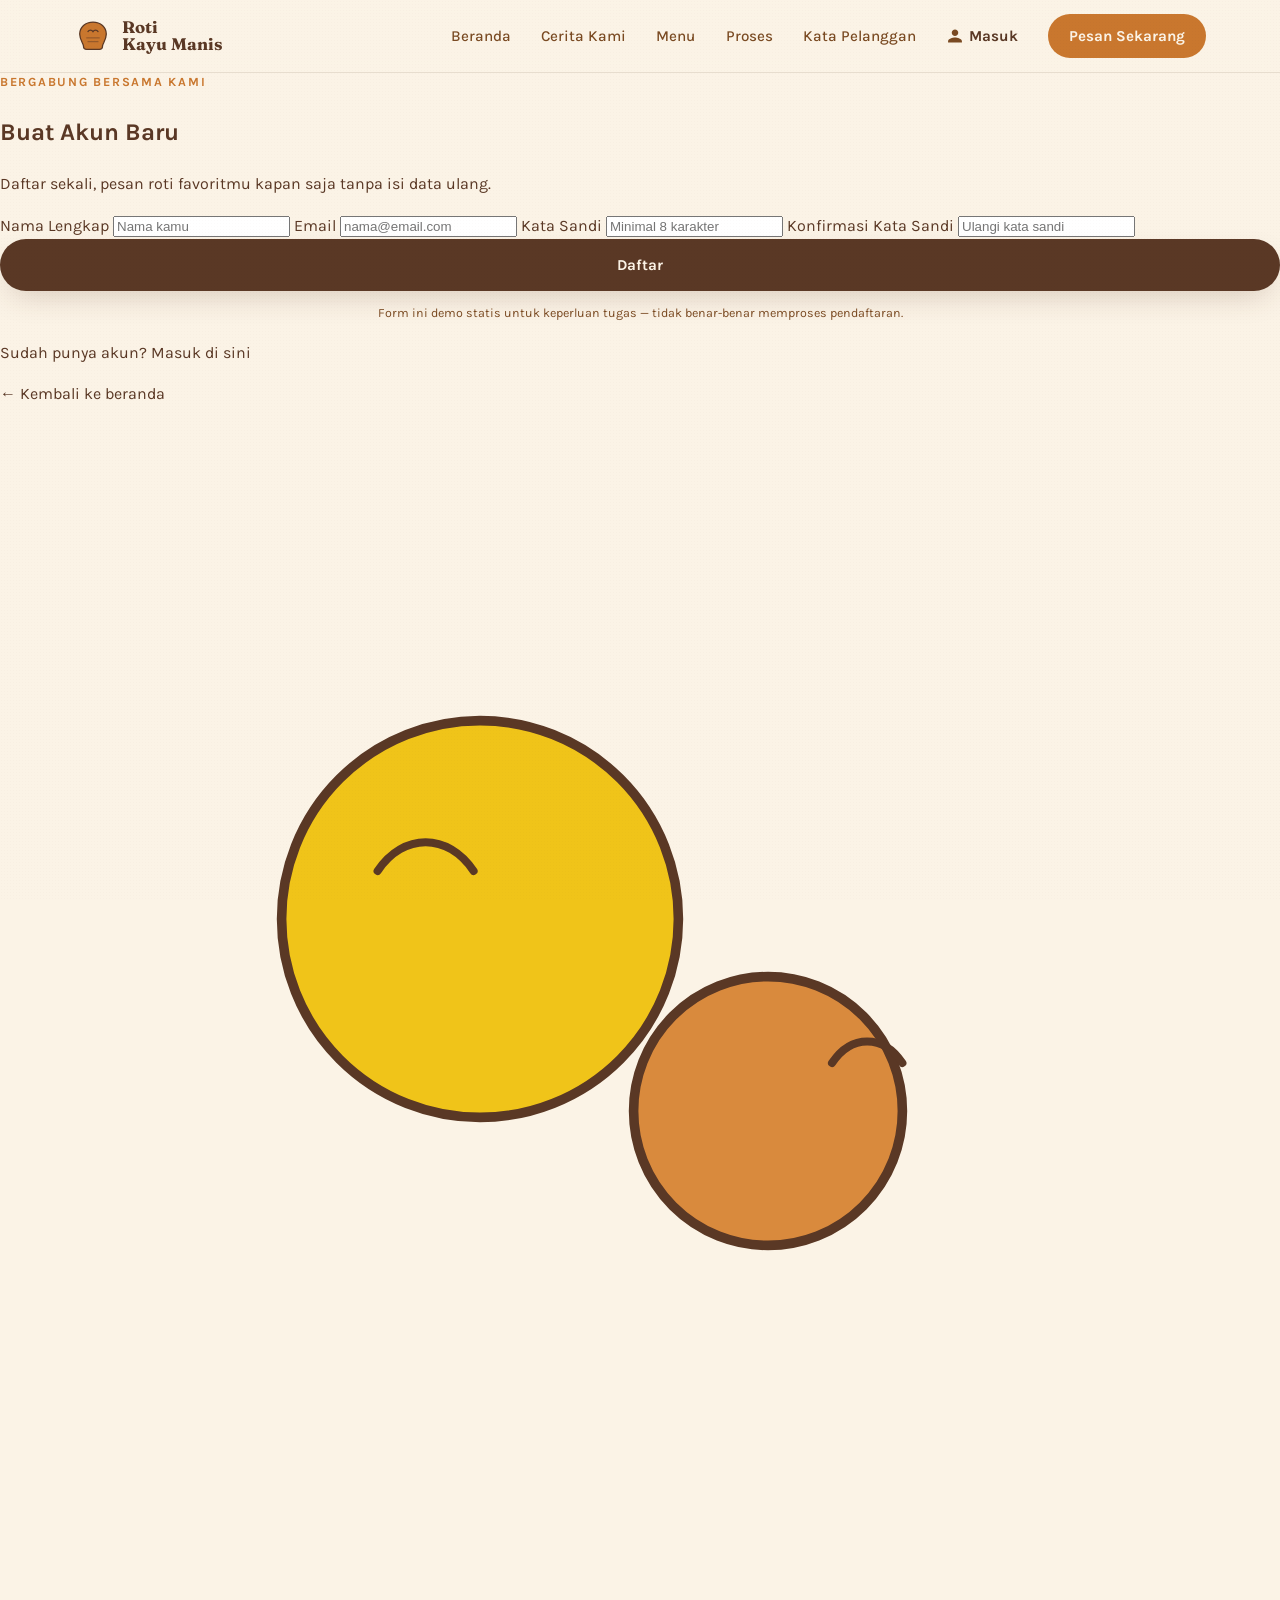
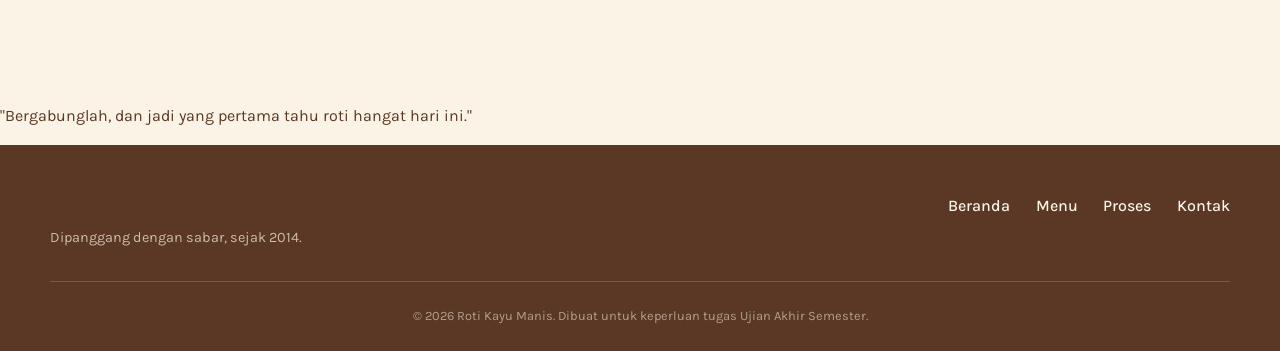
==== daftar.html @ f8b1683c "Add files via upload" ====
<!DOCTYPE html>
<html lang="id">
<head>
<meta charset="UTF-8">
<meta name="viewport" content="width=device-width, initial-scale=1.0">
<title>Daftar — Roti Kayu Manis</title>
<link rel="preconnect" href="https://fonts.googleapis.com">
<link rel="preconnect" href="https://fonts.gstatic.com" crossorigin>
<link href="https://fonts.googleapis.com/css2?family=Fraunces:ital,opsz,wght@0,9..144,300..900;1,9..144,300..900&family=Karla:wght@400;500;700&display=swap" rel="stylesheet">
<link rel="stylesheet" href="style.css">
</head>
<body class="auth-body">

<div class="grain-overlay"></div>

<header class="site-header">
  <div class="header-inner">
    <a href="index.html" class="logo">
      <svg class="logo-mark" viewBox="0 0 60 60" fill="none" xmlns="http://www.w3.org/2000/svg">
        <path d="M30 8C18 8 9 16 9 27c0 9 6 15 6 19 0 3 2 5 5 5h20c3 0 5-2 5-5 0-4 6-10 6-19 0-11-9-19-21-19z" fill="#C9772E"/>
        <path d="M30 8C18 8 9 16 9 27c0 9 6 15 6 19 0 3 2 5 5 5h20c3 0 5-2 5-5 0-4 6-10 6-19 0-11-9-19-21-19z" stroke="#5A3825" stroke-width="2"/>
        <path d="M22 23c2-3 6-3 8 0 2-3 6-3 8 0" stroke="#5A3825" stroke-width="2" stroke-linecap="round"/>
        <line x1="20" y1="33" x2="40" y2="33" stroke="#5A3825" stroke-width="1.5" stroke-linecap="round" opacity="0.6"/>
        <line x1="22" y1="39" x2="38" y2="39" stroke="#5A3825" stroke-width="1.5" stroke-linecap="round" opacity="0.6"/>
      </svg>
      <span class="logo-text">Roti<br>Kayu&nbsp;Manis</span>
    </a>

    <input type="checkbox" id="menu-toggle" class="menu-toggle-input">
    <label for="menu-toggle" class="menu-toggle-btn" aria-label="Buka menu">
      <span></span><span></span><span></span>
    </label>

    <nav class="main-nav">
      <a href="index.html#beranda">Beranda</a>
      <a href="index.html#tentang">Cerita Kami</a>
      <a href="index.html#menu">Menu</a>
      <a href="index.html#proses">Proses</a>
      <a href="index.html#testimoni">Kata Pelanggan</a>
      <a href="login.html" class="nav-login">Masuk</a>
      <a href="index.html#kontak" class="nav-cta">Pesan Sekarang</a>
    </nav>
  </div>
</header>

<main class="auth-wrap">
  <section class="auth-card">
    <p class="eyebrow">Bergabung Bersama Kami</p>
    <h1 class="auth-title">Buat Akun Baru</h1>
    <p class="auth-sub">Daftar sekali, pesan roti favoritmu kapan saja tanpa isi data ulang.</p>

    <form class="auth-form" onsubmit="return false;">
      <label for="nama-lengkap">Nama Lengkap</label>
      <input type="text" id="nama-lengkap" name="nama-lengkap" placeholder="Nama kamu" required>

      <label for="email-daftar">Email</label>
      <input type="email" id="email-daftar" name="email-daftar" placeholder="nama@email.com" required>

      <label for="password-daftar">Kata Sandi</label>
      <input type="password" id="password-daftar" name="password-daftar" placeholder="Minimal 8 karakter" required minlength="8">

      <label for="konfirmasi-password">Konfirmasi Kata Sandi</label>
      <input type="password" id="konfirmasi-password" name="konfirmasi-password" placeholder="Ulangi kata sandi" required minlength="8">

      <button type="submit" class="btn btn-primary btn-full">Daftar</button>
      <p class="form-note">Form ini demo statis untuk keperluan tugas &mdash; tidak benar-benar memproses pendaftaran.</p>
    </form>

    <p class="auth-switch">
      Sudah punya akun? <a href="login.html" class="auth-link">Masuk di sini</a>
    </p>
    <a href="index.html" class="auth-back">← Kembali ke beranda</a>
  </section>

  <aside class="auth-visual" aria-hidden="true">
    <svg viewBox="0 0 400 400" class="auth-bread-svg">
      <circle cx="150" cy="160" r="62" fill="#F0C419" stroke="#5A3825" stroke-width="3"/>
      <circle cx="240" cy="220" r="42" fill="#D98A3D" stroke="#5A3825" stroke-width="3"/>
      <path d="M118 145c8-12 22-12 30 0M260 205c6-9 16-9 22 0" stroke="#5A3825" stroke-width="2.5" fill="none" stroke-linecap="round"/>
    </svg>
    <p class="auth-quote">"Bergabunglah, dan jadi yang pertama tahu roti hangat hari ini."</p>
  </aside>
</main>

<footer class="site-footer">
  <div class="footer-inner">
    <div class="footer-brand">
      <span class="logo-text small">Roti Kayu Manis</span>
      <p>Dipanggang dengan sabar, sejak 2014.</p>
    </div>
    <div class="footer-links">
      <a href="index.html#beranda">Beranda</a>
      <a href="index.html#menu">Menu</a>
      <a href="index.html#proses">Proses</a>
      <a href="index.html#kontak">Kontak</a>
    </div>
  </div>
  <p class="footer-copy">© 2026 Roti Kayu Manis. Dibuat untuk keperluan tugas Ujian Akhir Semester.</p>
</footer>

</body>
</html>
---- style.css ----
/* =========================================================
   ROTI KAYU MANIS — Stylesheet
   Palette  : #FBF3E6 (krim tepung) #5A3825 (cokelat panggang)
              #C9772E (karamel) #D98A3D (roti madu) #F0C419 (mentega)
   Display  : Fraunces (serif berkarakter, untuk judul)
   Body     : Karla (sans, untuk teks & UI)
   ========================================================= */

:root{
  --cream:      #FBF3E6;
  --cream-deep: #F2E4C9;
  --brown:      #5A3825;
  --brown-soft: #7A4A22;
  --caramel:    #C9772E;
  --honey:      #D98A3D;
  --butter:     #F0C419;
  --rye:        #A8602E;

  --font-display: "Fraunces", serif;
  --font-body: "Karla", sans-serif;

  --radius-s: 10px;
  --radius-m: 18px;
  --radius-l: 28px;

  --shadow-soft: 0 12px 30px -10px rgba(90,56,37,0.25);
  --shadow-card: 0 8px 24px -8px rgba(90,56,37,0.18);
}

*{ box-sizing: border-box; }
html{ scroll-behavior: smooth; }

body{
  margin: 0;
  background: var(--cream);
  color: var(--brown);
  font-family: var(--font-body);
  line-height: 1.6;
  -webkit-font-smoothing: antialiased;
  overflow-x: hidden;
}

img, svg{ display: block; max-width: 100%; }

a{ color: inherit; text-decoration: none; }

ul{ margin: 0; padding: 0; }

/* subtle paper-grain texture overlay across whole site */
.grain-overlay{
  position: fixed;
  inset: 0;
  pointer-events: none;
  z-index: 999;
  opacity: 0.5;
  mix-blend-mode: multiply;
  background-image:
    radial-gradient(rgba(90,56,37,0.035) 1px, transparent 1px);
  background-size: 3px 3px;
}

@media (prefers-reduced-motion: reduce){
  *{ animation: none !important; transition: none !important; }
  html{ scroll-behavior: auto; }
}

/* ---------- Shared type ---------- */
.eyebrow{
  font-family: var(--font-body);
  font-weight: 700;
  font-size: 0.78rem;
  letter-spacing: 0.14em;
  text-transform: uppercase;
  color: var(--caramel);
  margin: 0 0 0.8rem;
}
.eyebrow.center{ text-align: center; }

.section-title{
  font-family: var(--font-display);
  font-weight: 600;
  font-style: normal;
  font-size: clamp(1.7rem, 3.2vw, 2.6rem);
  line-height: 1.22;
  margin: 0 0 1.2rem;
  color: var(--brown);
}
.section-title.center{ text-align: center; max-width: 720px; margin-inline: auto; margin-bottom: 3rem; }

/* ---------- Buttons ---------- */
.btn{
  display: inline-flex;
  align-items: center;
  justify-content: center;
  gap: 0.5rem;
  font-family: var(--font-body);
  font-weight: 700;
  font-size: 0.95rem;
  padding: 0.95rem 1.8rem;
  border-radius: 999px;
  border: 2px solid transparent;
  cursor: pointer;
  transition: transform 0.18s ease, box-shadow 0.18s ease, background 0.18s ease;
  white-space: nowrap;
}
.btn-primary{
  background: var(--brown);
  color: var(--cream);
  box-shadow: var(--shadow-soft);
}
.btn-primary:hover{ transform: translateY(-2px); background: var(--brown-soft); }
.btn-ghost{
  background: transparent;
  border-color: var(--brown);
  color: var(--brown);
}
.btn-ghost:hover{ background: var(--brown); color: var(--cream); }
.btn-full{ width: 100%; }
.btn:focus-visible{ outline: 3px solid var(--butter); outline-offset: 2px; }

/* =========================================================
   HEADER
   ========================================================= */
.site-header{
  position: sticky;
  top: 0;
  z-index: 100;
  background: rgba(251,243,230,0.92);
  backdrop-filter: blur(8px);
  border-bottom: 1px solid rgba(90,56,37,0.12);
}
.header-inner{
  max-width: 1180px;
  margin: 0 auto;
  padding: 0.9rem 1.5rem;
  display: flex;
  align-items: center;
  justify-content: space-between;
}
.logo{
  display: flex;
  align-items: center;
  gap: 0.6rem;
}
.logo-mark{ width: 38px; height: 38px; flex-shrink: 0; }
.logo-text{
  font-family: var(--font-display);
  font-weight: 700;
  font-size: 1.05rem;
  line-height: 1.05;
  color: var(--brown);
}
.logo-text.small{ font-size: 1.2rem; }

.main-nav{
  display: flex;
  align-items: center;
  gap: 1.9rem;
  font-weight: 500;
  font-size: 0.95rem;
}
.main-nav a{ position: relative; color: var(--brown-soft); transition: color 0.2s; }
.main-nav a:hover{ color: var(--caramel); }
.main-nav a.nav-login{
  display: inline-flex;
  align-items: center;
  gap: 0.4rem;
  font-weight: 700;
  color: var(--brown);
}
.main-nav a.nav-login::before{
  content: "";
  width: 16px;
  height: 16px;
  background: var(--brown-soft);
  -webkit-mask: url("data:image/svg+xml,%3Csvg xmlns='http://www.w3.org/2000/svg' viewBox='0 0 24 24'%3E%3Cpath d='M12 12c2.7 0 4.9-2.2 4.9-4.9S14.7 2.2 12 2.2 7.1 4.4 7.1 7.1 9.3 12 12 12zm0 2.4c-3.5 0-10.4 1.8-10.4 5.3v2.1h20.8v-2.1c0-3.5-6.9-5.3-10.4-5.3z'/%3E%3C/svg%3E") center / contain no-repeat;
  mask: url("data:image/svg+xml,%3Csvg xmlns='http://www.w3.org/2000/svg' viewBox='0 0 24 24'%3E%3Cpath d='M12 12c2.7 0 4.9-2.2 4.9-4.9S14.7 2.2 12 2.2 7.1 4.4 7.1 7.1 9.3 12 12 12zm0 2.4c-3.5 0-10.4 1.8-10.4 5.3v2.1h20.8v-2.1c0-3.5-6.9-5.3-10.4-5.3z'/%3E%3C/svg%3E") center / contain no-repeat;
  transition: background 0.2s;
}
.main-nav a.nav-login:hover::before{ background: var(--caramel); }
.main-nav a.nav-cta{
  background: var(--caramel);
  color: var(--cream);
  padding: 0.6rem 1.3rem;
  border-radius: 999px;
  font-weight: 700;
}
.main-nav a.nav-cta:hover{ background: var(--brown); color: var(--cream); }

.menu-toggle-input{ display: none; }
.menu-toggle-btn{
  display: none;
  flex-direction: column;
  gap: 5px;
  cursor: pointer;
  padding: 6px;
}
.menu-toggle-btn span{
  width: 24px; height: 2.5px;
  background: var(--brown);
  border-radius: 2px;
  transition: transform 0.25s, opacity 0.25s;
}

/* =========================================================
   HERO
   ========================================================= */
.hero{
  position: relative;
  max-width: 1180px;
  margin: 0 auto;
  padding: clamp(3rem, 8vw, 6rem) 1.5rem 4rem;
  display: grid;
  grid-template-columns: 1.1fr 0.9fr;
  align-items: center;
  gap: 2rem;
}

.hero-title{
  font-family: var(--font-display);
  font-weight: 600;
  font-size: clamp(2.6rem, 6vw, 4.4rem);
  line-height: 1.05;
  margin: 0 0 1.3rem;
  color: var(--brown);
}
.hero-title-accent{
  font-style: italic;
  font-weight: 400;
  color: var(--caramel);
}
.hero-sub{
  max-width: 480px;
  font-size: 1.08rem;
  color: var(--brown-soft);
  margin: 0 0 2rem;
}
.hero-actions{ display: flex; gap: 1rem; flex-wrap: wrap; margin-bottom: 3rem; }

.hero-stats{
  display: flex;
  gap: clamp(1.5rem, 4vw, 3rem);
  border-top: 1px solid rgba(90,56,37,0.15);
  padding-top: 1.6rem;
}
.stat{ display: flex; flex-direction: column; }
.stat-num{
  font-family: var(--font-display);
  font-weight: 600;
  font-size: 1.5rem;
  color: var(--caramel);
}
.stat-label{
  font-size: 0.8rem;
  color: var(--brown-soft);
  max-width: 110px;
}

.hero-visual{
  position: relative;
  display: flex;
  justify-content: center;
}
.hero-bread-svg{
  width: min(380px, 100%);
  animation: float-bread 6s ease-in-out infinite;
  filter: drop-shadow(var(--shadow-soft));
}
@keyframes float-bread{
  0%, 100%{ transform: translateY(0); }
  50%{ transform: translateY(-12px); }
}

/* steam wisps rising behind the bread */
.hero-steam{
  position: absolute;
  inset: 0;
  z-index: 0;
  pointer-events: none;
}
.hero-steam span{
  position: absolute;
  bottom: 35%;
  width: 6px;
  height: 60px;
  background: linear-gradient(to top, rgba(217,138,61,0.0), rgba(217,138,61,0.35), rgba(217,138,61,0.0));
  border-radius: 50%;
  filter: blur(3px);
  animation: rise 4.5s ease-in infinite;
}
.hero-steam span:nth-child(1){ right: 18%; animation-delay: 0s; }
.hero-steam span:nth-child(2){ right: 26%; animation-delay: 1s; }
.hero-steam span:nth-child(3){ right: 34%; animation-delay: 2s; }
.hero-steam span:nth-child(4){ right: 42%; animation-delay: 0.6s; }
.hero-steam span:nth-child(5){ right: 50%; animation-delay: 1.8s; }
@keyframes rise{
  0%{ transform: translateY(0) scaleX(1); opacity: 0; }
  20%{ opacity: 1; }
  100%{ transform: translateY(-160px) scaleX(1.6); opacity: 0; }
}

/* =========================================================
   ABOUT
   ========================================================= */
.about{ background: var(--cream-deep); padding: clamp(4rem, 8vw, 6rem) 1.5rem; }
.about-inner{
  max-width: 1180px;
  margin: 0 auto;
  display: grid;
  grid-template-columns: 0.85fr 1.15fr;
  gap: clamp(2rem, 6vw, 4.5rem);
  align-items: center;
}
.about-image{ position: relative; }
.about-svg{
  width: 100%;
  max-width: 320px;
  margin-inline: auto;
  filter: drop-shadow(var(--shadow-card));
}
.about-tag{
  position: absolute;
  top: -10px;
  right: clamp(0px, 8%, 30px);
  background: var(--butter);
  color: var(--brown);
  font-family: var(--font-display);
  font-weight: 700;
  font-size: 0.85rem;
  padding: 0.5rem 1rem;
  border-radius: 999px;
  transform: rotate(-6deg);
  box-shadow: var(--shadow-card);
}
.about-copy p{ color: var(--brown-soft); }
.about-points{ list-style: none; margin-top: 1.6rem; display: flex; flex-direction: column; gap: 0.9rem; }
.about-points li{
  padding-left: 1.6rem;
  position: relative;
  color: var(--brown-soft);
}
.about-points li::before{
  content: "✦";
  position: absolute;
  left: 0;
  color: var(--caramel);
}
.about-points strong{ color: var(--brown); }

/* =========================================================
   MENU
   ========================================================= */
.menu{ max-width: 1180px; margin: 0 auto; padding: clamp(4rem, 8vw, 6rem) 1.5rem; }
.menu-head{ max-width: 640px; margin-bottom: 3rem; }

.menu-grid{
  display: grid;
  grid-template-columns: repeat(3, 1fr);
  gap: 1.6rem;
}
.menu-card{
  background: #fff;
  border-radius: var(--radius-l);
  overflow: hidden;
  box-shadow: var(--shadow-card);
  transition: transform 0.25s ease, box-shadow 0.25s ease;
  display: flex;
  flex-direction: column;
}
.menu-card:hover{ transform: translateY(-6px); box-shadow: 0 18px 34px -10px rgba(90,56,37,0.28); }

.menu-card-visual{
  background: var(--cream-deep);
  padding: 1.8rem;
  display: flex;
  justify-content: center;
}
.menu-card-visual svg{ width: 96px; height: 96px; }

.menu-card-body{ padding: 1.4rem 1.5rem 1.6rem; display: flex; flex-direction: column; gap: 0.5rem; flex-grow: 1; }
.menu-rak{
  font-size: 0.72rem;
  font-weight: 700;
  letter-spacing: 0.08em;
  text-transform: uppercase;
  color: var(--caramel);
}
.menu-card-body h3{
  font-family: var(--font-display);
  font-size: 1.25rem;
  margin: 0;
  color: var(--brown);
}
.menu-card-body p{ font-size: 0.92rem; color: var(--brown-soft); margin: 0; flex-grow: 1; }
.menu-card-foot{
  display: flex;
  align-items: center;
  justify-content: space-between;
  margin-top: 0.8rem;
}
.price{ font-family: var(--font-display); font-weight: 700; font-size: 1.05rem; color: var(--brown); }
.badge{
  font-size: 0.72rem;
  font-weight: 700;
  background: var(--butter);
  color: var(--brown);
  padding: 0.3rem 0.7rem;
  border-radius: 999px;
}

/* =========================================================
   PROSES (timeline)
   ========================================================= */
.proses{ background: var(--brown); color: var(--cream); padding: clamp(4rem, 8vw, 6rem) 1.5rem; }
.proses-head{ max-width: 1180px; margin: 0 auto 3.5rem; }
.proses .eyebrow{ color: var(--butter); }
.proses .section-title{ color: var(--cream); }

.timeline{
  max-width: 880px;
  margin: 0 auto;
  position: relative;
  padding-left: 2.4rem;
  border-left: 2px solid rgba(251,243,230,0.25);
}
.timeline-item{ position: relative; padding-bottom: 2.6rem; }
.timeline-item:last-child{ padding-bottom: 0; }
.timeline-dot{
  position: absolute;
  left: -2.55rem;
  top: 0.35rem;
  width: 14px; height: 14px;
  border-radius: 50%;
  background: var(--butter);
  box-shadow: 0 0 0 4px var(--brown);
}
.timeline-time{
  font-family: var(--font-display);
  font-weight: 700;
  font-size: 0.95rem;
  color: var(--honey);
  display: block;
  margin-bottom: 0.3rem;
}
.timeline-text h3{
  font-family: var(--font-display);
  font-size: 1.2rem;
  margin: 0 0 0.4rem;
}
.timeline-text p{ color: rgba(251,243,230,0.78); margin: 0; max-width: 520px; }

/* =========================================================
   TESTIMONI
   ========================================================= */
.testimoni{ max-width: 1180px; margin: 0 auto; padding: clamp(4rem, 8vw, 6rem) 1.5rem; }
.testimoni-grid{
  display: grid;
  grid-template-columns: repeat(3, 1fr);
  gap: 1.6rem;
}
.testimoni-card{
  background: var(--cream-deep);
  border-radius: var(--radius-m);
  padding: 1.8rem;
  margin: 0;
}
.testimoni-card blockquote{
  margin: 0 0 1.2rem;
  font-family: var(--font-display);
  font-style: italic;
  font-size: 1.05rem;
  line-height: 1.5;
  color: var(--brown);
}
.testimoni-card figcaption{
  font-size: 0.85rem;
  font-weight: 700;
  color: var(--caramel);
}

/* =========================================================
   KONTAK
   ========================================================= */
.kontak{ background: var(--cream-deep); padding: clamp(4rem, 8vw, 6rem) 1.5rem; }
.kontak-inner{
  max-width: 1180px;
  margin: 0 auto;
  display: grid;
  grid-template-columns: 1fr 1fr;
  gap: clamp(2rem, 6vw, 4rem);
}
.kontak-copy p{ color: var(--brown-soft); max-width: 460px; }
.kontak-list{ margin-top: 2rem; display: flex; flex-direction: column; gap: 1.2rem; }
.kontak-item{ display: flex; flex-direction: column; gap: 0.2rem; }
.kontak-label{
  font-size: 0.75rem;
  font-weight: 700;
  letter-spacing: 0.08em;
  text-transform: uppercase;
  color: var(--caramel);
}

.kontak-form{
  background: #fff;
  border-radius: var(--radius-l);
  padding: clamp(1.6rem, 4vw, 2.4rem);
  box-shadow: var(--shadow-card);
  display: flex;
  flex-direction: column;
}
.kontak-form label{
  font-size: 0.85rem;
  font-weight: 700;
  color: var(--brown);
  margin: 1rem 0 0.4rem;
}
.kontak-form label:first-child{ margin-top: 0; }
.kontak-form input,
.kontak-form textarea{
  font-family: var(--font-body);
  font-size: 0.95rem;
  padding: 0.8rem 1rem;
  border: 1.5px solid rgba(90,56,37,0.2);
  border-radius: var(--radius-s);
  background: var(--cream);
  color: var(--brown);
  resize: vertical;
}
.kontak-form input:focus,
.kontak-form textarea:focus{
  outline: none;
  border-color: var(--caramel);
  box-shadow: 0 0 0 3px rgba(201,119,46,0.18);
}
.kontak-form .btn{ margin-top: 1.4rem; }
.form-note{
  font-size: 0.78rem;
  color: var(--brown-soft);
  text-align: center;
  margin: 0.8rem 0 0;
}

/* =========================================================
   FOOTER
   ========================================================= */
.site-footer{ background: var(--brown); color: var(--cream); padding: 3rem 1.5rem 1.5rem; }
.footer-inner{
  max-width: 1180px;
  margin: 0 auto;
  display: flex;
  justify-content: space-between;
  align-items: flex-start;
  flex-wrap: wrap;
  gap: 1.5rem;
  padding-bottom: 2rem;
  border-bottom: 1px solid rgba(251,243,230,0.18);
}
.footer-brand p{ margin: 0.5rem 0 0; color: rgba(251,243,230,0.7); font-size: 0.9rem; }
.footer-links{ display: flex; gap: 1.6rem; font-weight: 500; }
.footer-links a:hover{ color: var(--butter); }
.footer-copy{
  max-width: 1180px;
  margin: 1.5rem auto 0;
  font-size: 0.8rem;
  color: rgba(251,243,230,0.55);
  text-align: center;
}

/* =========================================================
   RESPONSIVE
   ========================================================= */
@media (max-width: 980px){
  .hero{ grid-template-columns: 1fr; text-align: left; }
  .hero-visual{ order: -1; max-width: 280px; margin: 0 auto; }
  .about-inner{ grid-template-columns: 1fr; }
  .about-image{ order: -1; max-width: 280px; margin: 0 auto 1rem; }
  .menu-grid{ grid-template-columns: repeat(2, 1fr); }
  .testimoni-grid{ grid-template-columns: 1fr; }
  .kontak-inner{ grid-template-columns: 1fr; }
}

@media (max-width: 760px){
  .menu-toggle-btn{ display: flex; }
  .main-nav{
    position: absolute;
    top: 100%;
    left: 0;
    right: 0;
    background: var(--cream);
    flex-direction: column;
    align-items: flex-start;
    gap: 0;
    padding: 0;
    max-height: 0;
    overflow: hidden;
    transition: max-height 0.3s ease;
    border-bottom: 1px solid rgba(90,56,37,0.12);
  }
  .main-nav a{
    width: 100%;
    padding: 1rem 1.5rem;
    border-top: 1px solid rgba(90,56,37,0.08);
  }
  .main-nav a.nav-cta{ border-radius: 0; text-align: center; margin: 0.6rem 1.5rem; width: auto; }
  .menu-toggle-input:checked ~ .main-nav{ max-height: 420px; }
  .menu-toggle-input:checked ~ .menu-toggle-btn span:nth-child(1){ transform: translateY(7px) rotate(45deg); }
  .menu-toggle-input:checked ~ .menu-toggle-btn span:nth-child(2){ opacity: 0; }
  .menu-toggle-input:checked ~ .menu-toggle-btn span:nth-child(3){ transform: translateY(-7px) rotate(-45deg); }

  .hero-stats{ flex-wrap: wrap; gap: 1.6rem; }
  .menu-grid{ grid-template-columns: 1fr; }
}

@media (max-width: 480px){
  .hero-title{ font-size: 2.4rem; }
  .hero-actions{ flex-direction: column; align-items: stretch; }
}
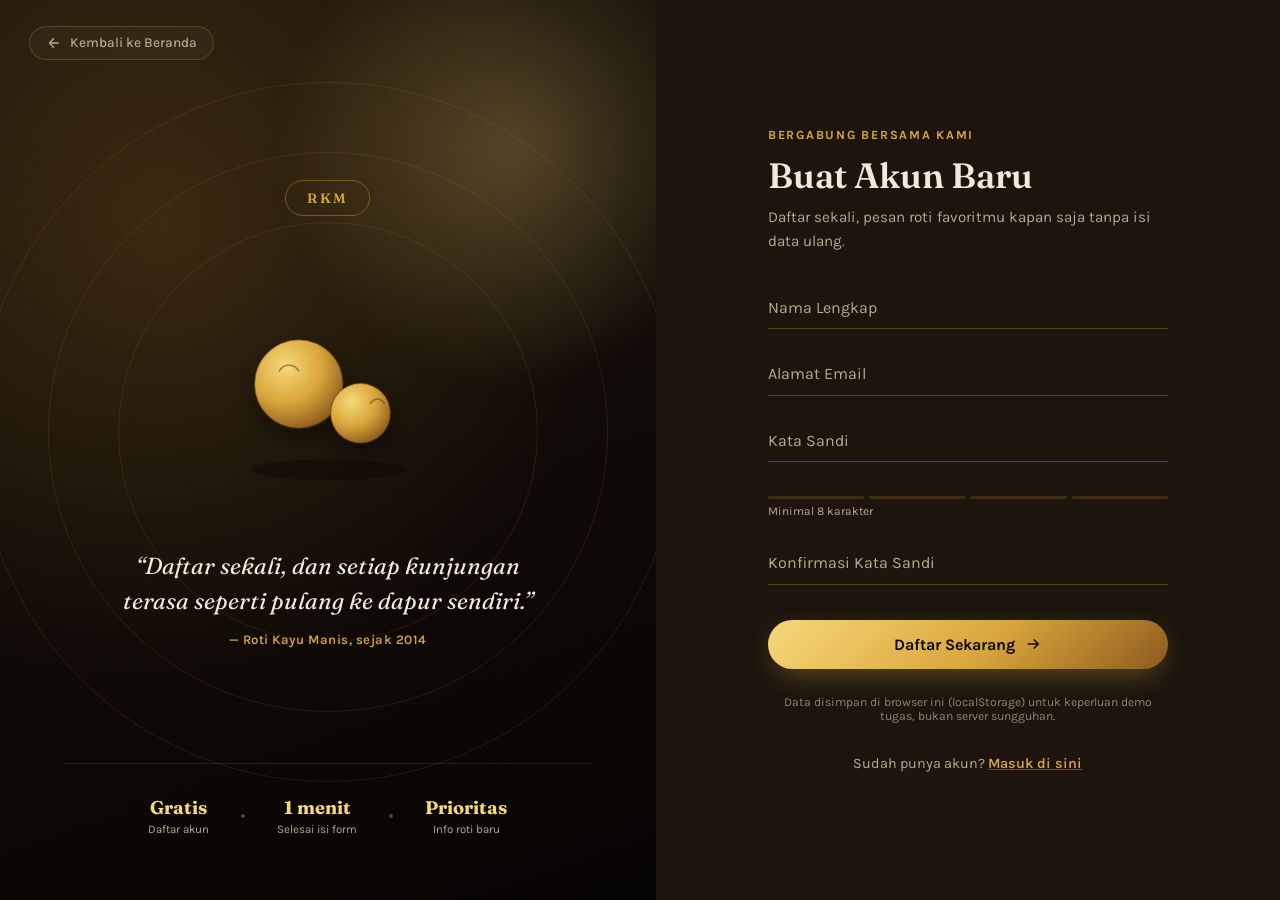
==== commit 31ba53c6: "Add files via upload" ====
--- a/daftar.html
+++ b/daftar.html
@@ -7,96 +7,191 @@
 <link rel="preconnect" href="https://fonts.googleapis.com">
 <link rel="preconnect" href="https://fonts.gstatic.com" crossorigin>
 <link href="https://fonts.googleapis.com/css2?family=Fraunces:ital,opsz,wght@0,9..144,300..900;1,9..144,300..900&family=Karla:wght@400;500;700&display=swap" rel="stylesheet">
-<link rel="stylesheet" href="style.css">
+<link rel="stylesheet" href="daftar.css">
 </head>
-<body class="auth-body">
+<body class="lux-body">
 
-<div class="grain-overlay"></div>
+<div class="lux-grain"></div>
 
-<header class="site-header">
-  <div class="header-inner">
-    <a href="index.html" class="logo">
-      <svg class="logo-mark" viewBox="0 0 60 60" fill="none" xmlns="http://www.w3.org/2000/svg">
-        <path d="M30 8C18 8 9 16 9 27c0 9 6 15 6 19 0 3 2 5 5 5h20c3 0 5-2 5-5 0-4 6-10 6-19 0-11-9-19-21-19z" fill="#C9772E"/>
-        <path d="M30 8C18 8 9 16 9 27c0 9 6 15 6 19 0 3 2 5 5 5h20c3 0 5-2 5-5 0-4 6-10 6-19 0-11-9-19-21-19z" stroke="#5A3825" stroke-width="2"/>
-        <path d="M22 23c2-3 6-3 8 0 2-3 6-3 8 0" stroke="#5A3825" stroke-width="2" stroke-linecap="round"/>
-        <line x1="20" y1="33" x2="40" y2="33" stroke="#5A3825" stroke-width="1.5" stroke-linecap="round" opacity="0.6"/>
-        <line x1="22" y1="39" x2="38" y2="39" stroke="#5A3825" stroke-width="1.5" stroke-linecap="round" opacity="0.6"/>
+<a href="index.html" class="lux-home-link">
+  <svg viewBox="0 0 24 24" width="16" height="16" fill="none" stroke="currentColor" stroke-width="2"><path d="M19 12H5M5 12l7-7M5 12l7 7"/></svg>
+  Kembali ke Beranda
+</a>
+
+<main class="lux-screen">
+
+  <!-- ===== PANEL KIRI — VISUAL ===== -->
+  <section class="lux-visual reg-visual">
+    <div class="lux-glow"></div>
+    <div class="lux-rings" aria-hidden="true">
+      <span></span><span></span><span></span>
+    </div>
+
+    <div class="lux-visual-content">
+      <span class="lux-monogram">RKM</span>
+
+      <svg class="lux-bread" viewBox="0 0 400 400" aria-hidden="true">
+        <defs>
+          <radialGradient id="breadGold2" cx="35%" cy="30%" r="75%">
+            <stop offset="0%" stop-color="#F6D87A"/>
+            <stop offset="55%" stop-color="#D9A53B"/>
+            <stop offset="100%" stop-color="#8C5A1E"/>
+          </radialGradient>
+          <filter id="softShadow2" x="-50%" y="-50%" width="200%" height="200%">
+            <feDropShadow dx="0" dy="14" stdDeviation="18" flood-color="#000" flood-opacity="0.45"/>
+          </filter>
+        </defs>
+        <ellipse cx="200" cy="332" rx="120" ry="16" fill="#000" opacity="0.3"/>
+        <g filter="url(#softShadow2)">
+          <circle cx="155" cy="200" r="68" fill="url(#breadGold2)"/>
+          <circle cx="155" cy="200" r="68" fill="none" stroke="#5A3410" stroke-width="2" opacity="0.5"/>
+          <circle cx="250" cy="245" r="46" fill="url(#breadGold2)"/>
+          <circle cx="250" cy="245" r="46" fill="none" stroke="#5A3410" stroke-width="2" opacity="0.5"/>
+        </g>
+        <path d="M125 180c8-12 22-12 30 0M265 230c6-9 16-9 22 0" stroke="#5A3410" stroke-width="2.5" fill="none" stroke-linecap="round" opacity="0.5"/>
       </svg>
-      <span class="logo-text">Roti<br>Kayu&nbsp;Manis</span>
-    </a>
 
-    <input type="checkbox" id="menu-toggle" class="menu-toggle-input">
-    <label for="menu-toggle" class="menu-toggle-btn" aria-label="Buka menu">
-      <span></span><span></span><span></span>
-    </label>
+      <blockquote class="lux-quote">
+        “Daftar sekali, dan setiap kunjungan<br>terasa seperti pulang ke dapur sendiri.”
+      </blockquote>
+      <span class="lux-quote-tag">— Roti Kayu Manis, sejak 2014</span>
+    </div>
 
-    <nav class="main-nav">
-      <a href="index.html#beranda">Beranda</a>
-      <a href="index.html#tentang">Cerita Kami</a>
-      <a href="index.html#menu">Menu</a>
-      <a href="index.html#proses">Proses</a>
-      <a href="index.html#testimoni">Kata Pelanggan</a>
-      <a href="login.html" class="nav-login">Masuk</a>
-      <a href="index.html#kontak" class="nav-cta">Pesan Sekarang</a>
-    </nav>
-  </div>
-</header>
-
-<main class="auth-wrap">
-  <section class="auth-card">
-    <p class="eyebrow">Bergabung Bersama Kami</p>
-    <h1 class="auth-title">Buat Akun Baru</h1>
-    <p class="auth-sub">Daftar sekali, pesan roti favoritmu kapan saja tanpa isi data ulang.</p>
-
-    <form class="auth-form" onsubmit="return false;">
-      <label for="nama-lengkap">Nama Lengkap</label>
-      <input type="text" id="nama-lengkap" name="nama-lengkap" placeholder="Nama kamu" required>
-
-      <label for="email-daftar">Email</label>
-      <input type="email" id="email-daftar" name="email-daftar" placeholder="nama@email.com" required>
-
-      <label for="password-daftar">Kata Sandi</label>
-      <input type="password" id="password-daftar" name="password-daftar" placeholder="Minimal 8 karakter" required minlength="8">
-
-      <label for="konfirmasi-password">Konfirmasi Kata Sandi</label>
-      <input type="password" id="konfirmasi-password" name="konfirmasi-password" placeholder="Ulangi kata sandi" required minlength="8">
-
-      <button type="submit" class="btn btn-primary btn-full">Daftar</button>
-      <p class="form-note">Form ini demo statis untuk keperluan tugas &mdash; tidak benar-benar memproses pendaftaran.</p>
-    </form>
-
-    <p class="auth-switch">
-      Sudah punya akun? <a href="login.html" class="auth-link">Masuk di sini</a>
-    </p>
-    <a href="index.html" class="auth-back">← Kembali ke beranda</a>
+    <div class="lux-visual-footer">
+      <div class="lux-stat"><strong>Gratis</strong><span>Daftar akun</span></div>
+      <div class="lux-divider-dot"></div>
+      <div class="lux-stat"><strong>1 menit</strong><span>Selesai isi form</span></div>
+      <div class="lux-divider-dot"></div>
+      <div class="lux-stat"><strong>Prioritas</strong><span>Info roti baru</span></div>
+    </div>
   </section>
 
-  <aside class="auth-visual" aria-hidden="true">
-    <svg viewBox="0 0 400 400" class="auth-bread-svg">
-      <circle cx="150" cy="160" r="62" fill="#F0C419" stroke="#5A3825" stroke-width="3"/>
-      <circle cx="240" cy="220" r="42" fill="#D98A3D" stroke="#5A3825" stroke-width="3"/>
-      <path d="M118 145c8-12 22-12 30 0M260 205c6-9 16-9 22 0" stroke="#5A3825" stroke-width="2.5" fill="none" stroke-linecap="round"/>
-    </svg>
-    <p class="auth-quote">"Bergabunglah, dan jadi yang pertama tahu roti hangat hari ini."</p>
-  </aside>
+  <!-- ===== PANEL KANAN — FORM ===== -->
+  <section class="lux-form-panel">
+    <div class="lux-form-card">
+      <span class="lux-eyebrow">Bergabung Bersama Kami</span>
+      <h1 class="lux-title">Buat Akun Baru</h1>
+      <p class="lux-sub">Daftar sekali, pesan roti favoritmu kapan saja tanpa isi data ulang.</p>
+
+      <div id="alertBox" class="lux-alert"></div>
+
+      <form class="lux-form" id="registerForm" novalidate>
+        <div class="lux-field">
+          <input type="text" id="nama" name="nama" placeholder=" " required autocomplete="name">
+          <label for="nama">Nama Lengkap</label>
+          <span class="lux-field-line"></span>
+        </div>
+
+        <div class="lux-field">
+          <input type="email" id="email" name="email" placeholder=" " required autocomplete="email">
+          <label for="email">Alamat Email</label>
+          <span class="lux-field-line"></span>
+        </div>
+
+        <div class="lux-field">
+          <input type="password" id="password" name="password" placeholder=" " required minlength="8" autocomplete="new-password">
+          <label for="password">Kata Sandi</label>
+          <span class="lux-field-line"></span>
+        </div>
+
+        <div>
+          <div class="lux-strength" id="strengthBar">
+            <span></span><span></span><span></span><span></span>
+          </div>
+          <span class="lux-strength-label" id="strengthLabel">Minimal 8 karakter</span>
+        </div>
+
+        <div class="lux-field">
+          <input type="password" id="konfirmasi" name="konfirmasi" placeholder=" " required minlength="8" autocomplete="new-password">
+          <label for="konfirmasi">Konfirmasi Kata Sandi</label>
+          <span class="lux-field-line"></span>
+        </div>
+
+        <button type="submit" class="lux-btn">
+          <span>Daftar Sekarang</span>
+          <svg viewBox="0 0 24 24" width="18" height="18" fill="none" stroke="currentColor" stroke-width="2"><path d="M5 12h14M13 6l6 6-6 6"/></svg>
+        </button>
+
+        <p class="lux-note">Data disimpan di browser ini (localStorage) untuk keperluan demo tugas, bukan server sungguhan.</p>
+      </form>
+
+      <p class="lux-switch">
+        Sudah punya akun? <a href="login.html" class="lux-link strong">Masuk di sini</a>
+      </p>
+    </div>
+  </section>
+
 </main>
 
-<footer class="site-footer">
-  <div class="footer-inner">
-    <div class="footer-brand">
-      <span class="logo-text small">Roti Kayu Manis</span>
-      <p>Dipanggang dengan sabar, sejak 2014.</p>
-    </div>
-    <div class="footer-links">
-      <a href="index.html#beranda">Beranda</a>
-      <a href="index.html#menu">Menu</a>
-      <a href="index.html#proses">Proses</a>
-      <a href="index.html#kontak">Kontak</a>
-    </div>
-  </div>
-  <p class="footer-copy">© 2026 Roti Kayu Manis. Dibuat untuk keperluan tugas Ujian Akhir Semester.</p>
-</footer>
+<script src="auth.js"></script>
+<script>
+  const form = document.getElementById("registerForm");
+  const alertBox = document.getElementById("alertBox");
+  const passwordInput = document.getElementById("password");
+  const strengthBar = document.getElementById("strengthBar");
+  const strengthLabel = document.getElementById("strengthLabel");
+  const strengthSegments = strengthBar.querySelectorAll("span");
+
+  function showAlert(message, type) {
+    alertBox.textContent = message;
+    alertBox.className = "lux-alert show " + type;
+  }
+
+  function evaluateStrength(value) {
+    let score = 0;
+    if (value.length >= 8) score++;
+    if (/[A-Z]/.test(value)) score++;
+    if (/[0-9]/.test(value)) score++;
+    if (/[^A-Za-z0-9]/.test(value)) score++;
+
+    strengthSegments.forEach((seg, i) => {
+      seg.className = "";
+      if (i < score) {
+        if (score <= 2) seg.className = "active-weak";
+        else if (score === 3) seg.className = "active-mid";
+        else seg.className = "active-strong";
+      }
+    });
+
+    const labels = ["Terlalu pendek", "Lemah", "Lumayan", "Cukup kuat", "Kuat"];
+    strengthLabel.textContent = value.length === 0 ? "Minimal 8 karakter" : labels[score];
+  }
+
+  passwordInput.addEventListener("input", (e) => evaluateStrength(e.target.value));
+
+  form.addEventListener("submit", function (e) {
+    e.preventDefault();
+
+    const nama = document.getElementById("nama").value.trim();
+    const email = document.getElementById("email").value.trim();
+    const password = document.getElementById("password").value;
+    const konfirmasi = document.getElementById("konfirmasi").value;
+
+    if (!nama || !email || !password || !konfirmasi) {
+      showAlert("Mohon lengkapi semua kolom.", "error");
+      return;
+    }
+    if (password.length < 8) {
+      showAlert("Kata sandi minimal 8 karakter.", "error");
+      return;
+    }
+    if (password !== konfirmasi) {
+      showAlert("Konfirmasi kata sandi tidak cocok.", "error");
+      return;
+    }
+
+    const result = rkmRegister(nama, email, password);
+    if (!result.ok) {
+      showAlert(result.message, "error");
+      return;
+    }
+
+    showAlert("Akun berhasil dibuat! Mengalihkan ke halaman masuk…", "success");
+    form.reset();
+    evaluateStrength("");
+    setTimeout(() => { window.location.href = "login.html?registered=1"; }, 1400);
+  });
+</script>
 
 </body>
 </html>
--- a/daftar.css
+++ b/daftar.css
@@ -0,0 +1,510 @@
+/* =========================================================
+   DAFTAR MEWAH — Roti Kayu Manis
+   Tema: gold-on-dark, split screen boutique (varian Daftar)
+   Class memakai prefix .lux- yang sama dengan login.css agar
+   konsisten, dengan beberapa override khusus di bagian bawah.
+   ========================================================= */
+
+:root{
+  --gold:        #D9A53B;
+  --gold-light:  #F6D87A;
+  --gold-deep:   #8C5A1E;
+  --ink:         #0F0B08;
+  --ink-soft:    #1C140D;
+  --ink-card:    #1A1410;
+  --cream-txt:   #F3E9D8;
+  --cream-dim:   #B9A98F;
+
+  --font-display: "Fraunces", serif;
+  --font-body: "Karla", sans-serif;
+}
+
+*{ box-sizing: border-box; }
+
+.lux-body{
+  margin: 0;
+  min-height: 100vh;
+  background: var(--ink);
+  color: var(--cream-txt);
+  font-family: var(--font-body);
+  overflow-x: hidden;
+}
+
+a{ text-decoration: none; }
+
+/* fine film-grain texture over the whole dark page */
+.lux-grain{
+  position: fixed;
+  inset: 0;
+  pointer-events: none;
+  z-index: 999;
+  opacity: 0.35;
+  mix-blend-mode: overlay;
+  background-image: radial-gradient(rgba(255,255,255,0.06) 1px, transparent 1px);
+  background-size: 3px 3px;
+}
+
+@media (prefers-reduced-motion: reduce){
+  *{ animation: none !important; transition: none !important; }
+}
+
+.lux-home-link{
+  position: fixed;
+  top: 1.6rem;
+  left: 1.8rem;
+  z-index: 50;
+  display: inline-flex;
+  align-items: center;
+  gap: 0.5rem;
+  font-size: 0.85rem;
+  font-weight: 500;
+  color: var(--cream-dim);
+  padding: 0.5rem 1rem;
+  border: 1px solid rgba(217,165,59,0.25);
+  border-radius: 999px;
+  background: rgba(255,255,255,0.03);
+  backdrop-filter: blur(6px);
+  transition: color 0.2s, border-color 0.2s, background 0.2s;
+}
+.lux-home-link:hover{
+  color: var(--gold-light);
+  border-color: rgba(217,165,59,0.6);
+  background: rgba(217,165,59,0.08);
+}
+
+/* =========================================================
+   LAYOUT — split screen
+   ========================================================= */
+.lux-screen{
+  min-height: 100vh;
+  display: grid;
+  grid-template-columns: 1.05fr 1fr;
+}
+
+/* ---------- LEFT: visual panel ---------- */
+.lux-visual{
+  position: relative;
+  display: flex;
+  flex-direction: column;
+  justify-content: space-between;
+  padding: clamp(2.5rem, 5vw, 4.5rem) clamp(2rem, 5vw, 4rem);
+  background:
+    radial-gradient(circle at 70% 20%, rgba(217,165,59,0.16), transparent 60%),
+    linear-gradient(160deg, #18110B 0%, #0F0B08 55%, #060403 100%);
+  overflow: hidden;
+}
+
+.lux-glow{
+  position: absolute;
+  top: -10%;
+  right: -15%;
+  width: 480px;
+  height: 480px;
+  background: radial-gradient(circle, rgba(246,216,122,0.25), transparent 70%);
+  filter: blur(10px);
+  pointer-events: none;
+}
+
+.lux-rings{ position: absolute; inset: 0; pointer-events: none; }
+.lux-rings span{
+  position: absolute;
+  border: 1px solid rgba(217,165,59,0.12);
+  border-radius: 50%;
+  left: 50%;
+  top: 48%;
+  transform: translate(-50%,-50%);
+}
+.lux-rings span:nth-child(1){ width: 420px; height: 420px; animation: pulse-ring 7s ease-in-out infinite; }
+.lux-rings span:nth-child(2){ width: 560px; height: 560px; animation: pulse-ring 7s ease-in-out infinite 1.2s; }
+.lux-rings span:nth-child(3){ width: 700px; height: 700px; animation: pulse-ring 7s ease-in-out infinite 2.4s; }
+@keyframes pulse-ring{
+  0%, 100%{ opacity: 0.25; transform: translate(-50%,-50%) scale(0.98); }
+  50%{ opacity: 0.55; transform: translate(-50%,-50%) scale(1.02); }
+}
+
+.lux-visual-content{
+  position: relative;
+  z-index: 2;
+  display: flex;
+  flex-direction: column;
+  align-items: center;
+  text-align: center;
+  margin: auto 0;
+}
+
+.lux-monogram{
+  font-family: var(--font-display);
+  font-weight: 600;
+  letter-spacing: 0.18em;
+  font-size: 0.85rem;
+  color: var(--gold);
+  border: 1px solid rgba(217,165,59,0.4);
+  border-radius: 999px;
+  padding: 0.55rem 1.3rem;
+  margin-bottom: 2.4rem;
+}
+
+.lux-bread{
+  width: min(260px, 70%);
+  margin-bottom: 2.2rem;
+  animation: lux-float 6s ease-in-out infinite;
+}
+@keyframes lux-float{
+  0%, 100%{ transform: translateY(0); }
+  50%{ transform: translateY(-10px); }
+}
+
+.lux-quote{
+  margin: 0 0 0.8rem;
+  font-family: var(--font-display);
+  font-style: italic;
+  font-weight: 400;
+  font-size: clamp(1.15rem, 2vw, 1.45rem);
+  line-height: 1.5;
+  color: var(--cream-txt);
+  max-width: 420px;
+}
+.lux-quote-tag{
+  font-size: 0.82rem;
+  letter-spacing: 0.04em;
+  color: var(--gold);
+  font-weight: 600;
+}
+
+.lux-visual-footer{
+  position: relative;
+  z-index: 2;
+  display: flex;
+  align-items: center;
+  justify-content: center;
+  gap: clamp(1rem, 3vw, 2rem);
+  padding-top: 2rem;
+  border-top: 1px solid rgba(217,165,59,0.15);
+}
+.lux-stat{
+  display: flex;
+  flex-direction: column;
+  align-items: center;
+  gap: 0.2rem;
+}
+.lux-stat strong{
+  font-family: var(--font-display);
+  font-size: 1.15rem;
+  color: var(--gold-light);
+}
+.lux-stat span{
+  font-size: 0.72rem;
+  color: var(--cream-dim);
+  white-space: nowrap;
+}
+.lux-divider-dot{
+  width: 4px; height: 4px;
+  border-radius: 50%;
+  background: rgba(217,165,59,0.4);
+}
+
+/* ---------- RIGHT: form panel ---------- */
+.lux-form-panel{
+  display: flex;
+  align-items: center;
+  justify-content: center;
+  padding: clamp(2.5rem, 5vw, 4rem) clamp(1.6rem, 4vw, 3rem);
+  background: var(--ink-soft);
+}
+
+.lux-form-card{
+  width: 100%;
+  max-width: 400px;
+}
+
+.lux-eyebrow{
+  display: block;
+  font-size: 0.78rem;
+  font-weight: 700;
+  letter-spacing: 0.14em;
+  text-transform: uppercase;
+  color: var(--gold);
+  margin-bottom: 0.7rem;
+}
+
+.lux-title{
+  font-family: var(--font-display);
+  font-weight: 600;
+  font-size: clamp(1.8rem, 3vw, 2.2rem);
+  color: var(--cream-txt);
+  margin: 0 0 0.6rem;
+}
+
+.lux-sub{
+  font-size: 0.95rem;
+  color: var(--cream-dim);
+  margin: 0 0 2.2rem;
+  line-height: 1.55;
+}
+
+/* ---- floating-label fields ---- */
+.lux-form{ display: flex; flex-direction: column; gap: 1.6rem; }
+
+.lux-field{ position: relative; }
+.lux-field input{
+  width: 100%;
+  background: transparent;
+  border: none;
+  border-bottom: 1px solid rgba(217,165,59,0.3);
+  color: var(--cream-txt);
+  font-family: var(--font-body);
+  font-size: 1rem;
+  padding: 0.6rem 0 0.7rem;
+  outline: none;
+}
+.lux-field label{
+  position: absolute;
+  left: 0;
+  top: 0.6rem;
+  font-size: 1rem;
+  color: var(--cream-dim);
+  pointer-events: none;
+  transition: top 0.2s ease, font-size 0.2s ease, color 0.2s ease;
+}
+.lux-field input:focus + label,
+.lux-field input:not(:placeholder-shown) + label{
+  top: -0.95rem;
+  font-size: 0.75rem;
+  color: var(--gold);
+  letter-spacing: 0.03em;
+}
+.lux-field-line{
+  position: absolute;
+  bottom: 0;
+  left: 0;
+  height: 2px;
+  width: 0;
+  background: linear-gradient(90deg, var(--gold), var(--gold-light));
+  transition: width 0.3s ease;
+}
+.lux-field input:focus ~ .lux-field-line{ width: 100%; }
+
+.lux-row{
+  display: flex;
+  align-items: center;
+  justify-content: space-between;
+  font-size: 0.85rem;
+  margin-top: -0.4rem;
+}
+.lux-remember{
+  display: flex;
+  align-items: center;
+  gap: 0.55rem;
+  color: var(--cream-dim);
+  cursor: pointer;
+  user-select: none;
+}
+.lux-remember input{ position: absolute; opacity: 0; width: 0; height: 0; }
+.lux-checkbox{
+  width: 16px; height: 16px;
+  border: 1px solid rgba(217,165,59,0.5);
+  border-radius: 4px;
+  display: inline-flex;
+  align-items: center;
+  justify-content: center;
+  transition: background 0.2s, border-color 0.2s;
+}
+.lux-remember input:checked + .lux-checkbox{
+  background: var(--gold);
+  border-color: var(--gold);
+}
+.lux-remember input:checked + .lux-checkbox::after{
+  content: "";
+  width: 8px; height: 5px;
+  border-left: 2px solid var(--ink);
+  border-bottom: 2px solid var(--ink);
+  transform: rotate(-45deg) translate(0.5px, -1px);
+}
+
+.lux-link{ color: var(--gold); font-weight: 600; }
+.lux-link:hover{ color: var(--gold-light); }
+.lux-link.strong{ text-decoration: underline; text-decoration-color: rgba(217,165,59,0.4); }
+
+.lux-btn{
+  margin-top: 0.6rem;
+  display: inline-flex;
+  align-items: center;
+  justify-content: center;
+  gap: 0.6rem;
+  width: 100%;
+  padding: 0.95rem 1.5rem;
+  border: none;
+  border-radius: 999px;
+  background: linear-gradient(135deg, var(--gold-light), var(--gold) 55%, var(--gold-deep));
+  color: var(--ink);
+  font-family: var(--font-body);
+  font-weight: 700;
+  font-size: 1rem;
+  cursor: pointer;
+  box-shadow: 0 10px 30px -8px rgba(217,165,59,0.45);
+  transition: transform 0.2s ease, box-shadow 0.2s ease;
+}
+.lux-btn:hover{
+  transform: translateY(-2px);
+  box-shadow: 0 14px 36px -8px rgba(217,165,59,0.6);
+}
+.lux-btn svg{ transition: transform 0.2s ease; }
+.lux-btn:hover svg{ transform: translateX(3px); }
+
+.lux-note{
+  font-size: 0.76rem;
+  color: var(--cream-dim);
+  text-align: center;
+  margin: 0;
+  opacity: 0.75;
+}
+
+.lux-or{
+  display: flex;
+  align-items: center;
+  text-align: center;
+  margin: 1.8rem 0 1.3rem;
+  font-size: 0.78rem;
+  color: var(--cream-dim);
+}
+.lux-or::before, .lux-or::after{
+  content: "";
+  flex: 1;
+  height: 1px;
+  background: rgba(217,165,59,0.18);
+}
+.lux-or span{ padding: 0 0.8rem; white-space: nowrap; }
+
+.lux-social{ display: flex; gap: 0.9rem; }
+.lux-social-btn{
+  flex: 1;
+  display: inline-flex;
+  align-items: center;
+  justify-content: center;
+  gap: 0.55rem;
+  padding: 0.7rem 1rem;
+  border: 1px solid rgba(217,165,59,0.25);
+  border-radius: var(--radius, 10px);
+  border-radius: 10px;
+  background: rgba(255,255,255,0.02);
+  color: var(--cream-txt);
+  font-family: var(--font-body);
+  font-size: 0.88rem;
+  font-weight: 600;
+  cursor: pointer;
+  transition: background 0.2s, border-color 0.2s;
+}
+.lux-social-btn:hover{
+  background: rgba(217,165,59,0.08);
+  border-color: rgba(217,165,59,0.5);
+}
+
+.lux-switch{
+  text-align: center;
+  margin: 2rem 0 0;
+  font-size: 0.9rem;
+  color: var(--cream-dim);
+}
+
+/* =========================================================
+   RESPONSIVE
+   ========================================================= */
+@media (max-width: 980px){
+  .lux-screen{ grid-template-columns: 1fr; }
+  .lux-visual{ min-height: 46vh; padding-top: 5.5rem; }
+  .lux-bread{ width: min(180px, 50%); margin-bottom: 1.4rem; }
+  .lux-quote{ font-size: 1.05rem; }
+  .lux-visual-footer{ flex-wrap: wrap; }
+}
+
+@media (max-width: 480px){
+  .lux-home-link{ top: 1rem; left: 1rem; font-size: 0.78rem; padding: 0.45rem 0.85rem; }
+  .lux-visual{ padding-inline: 1.4rem; }
+  .lux-form-panel{ padding-inline: 1.4rem; }
+  .lux-social{ flex-direction: column; }
+}
+
+/* =========================================================
+   VARIAN KHUSUS HALAMAN DAFTAR
+   ========================================================= */
+
+/* Panel visual sedikit lebih hangat (gradasi karamel) dibanding login */
+.lux-visual.reg-visual{
+  background:
+    radial-gradient(circle at 25% 25%, rgba(217,165,59,0.18), transparent 55%),
+    linear-gradient(160deg, #1B130A 0%, #100A06 55%, #060403 100%);
+}
+
+/* Indikator kekuatan kata sandi */
+.lux-strength{
+  display: flex;
+  gap: 5px;
+  margin-top: 0.5rem;
+}
+.lux-strength span{
+  flex: 1;
+  height: 3px;
+  border-radius: 999px;
+  background: rgba(217,165,59,0.18);
+  transition: background 0.25s ease;
+}
+.lux-strength span.active-weak{ background: #C9572E; }
+.lux-strength span.active-mid{ background: var(--gold); }
+.lux-strength span.active-strong{ background: var(--gold-light); }
+.lux-strength-label{
+  font-size: 0.74rem;
+  color: var(--cream-dim);
+  margin-top: 0.35rem;
+  display: block;
+}
+
+/* Pesan error / sukses dari form (auth.js) */
+.lux-alert{
+  display: none;
+  font-size: 0.85rem;
+  padding: 0.7rem 1rem;
+  border-radius: 8px;
+  margin-bottom: 1.2rem;
+  border: 1px solid transparent;
+}
+.lux-alert.show{ display: block; }
+.lux-alert.error{
+  background: rgba(201,87,46,0.12);
+  border-color: rgba(201,87,46,0.4);
+  color: #F0A98A;
+}
+.lux-alert.success{
+  background: rgba(217,165,59,0.12);
+  border-color: rgba(217,165,59,0.4);
+  color: var(--gold-light);
+}
+
+/* Checklist syarat kata sandi */
+.lux-checklist{
+  list-style: none;
+  margin: 0.6rem 0 0;
+  padding: 0;
+  display: flex;
+  flex-direction: column;
+  gap: 0.35rem;
+}
+.lux-checklist li{
+  font-size: 0.78rem;
+  color: var(--cream-dim);
+  display: flex;
+  align-items: center;
+  gap: 0.5rem;
+}
+.lux-checklist li::before{
+  content: "";
+  width: 14px;
+  height: 14px;
+  border-radius: 50%;
+  border: 1px solid rgba(217,165,59,0.35);
+  flex-shrink: 0;
+}
+.lux-checklist li.met{ color: var(--gold-light); }
+.lux-checklist li.met::before{
+  background: var(--gold);
+  border-color: var(--gold);
+}
